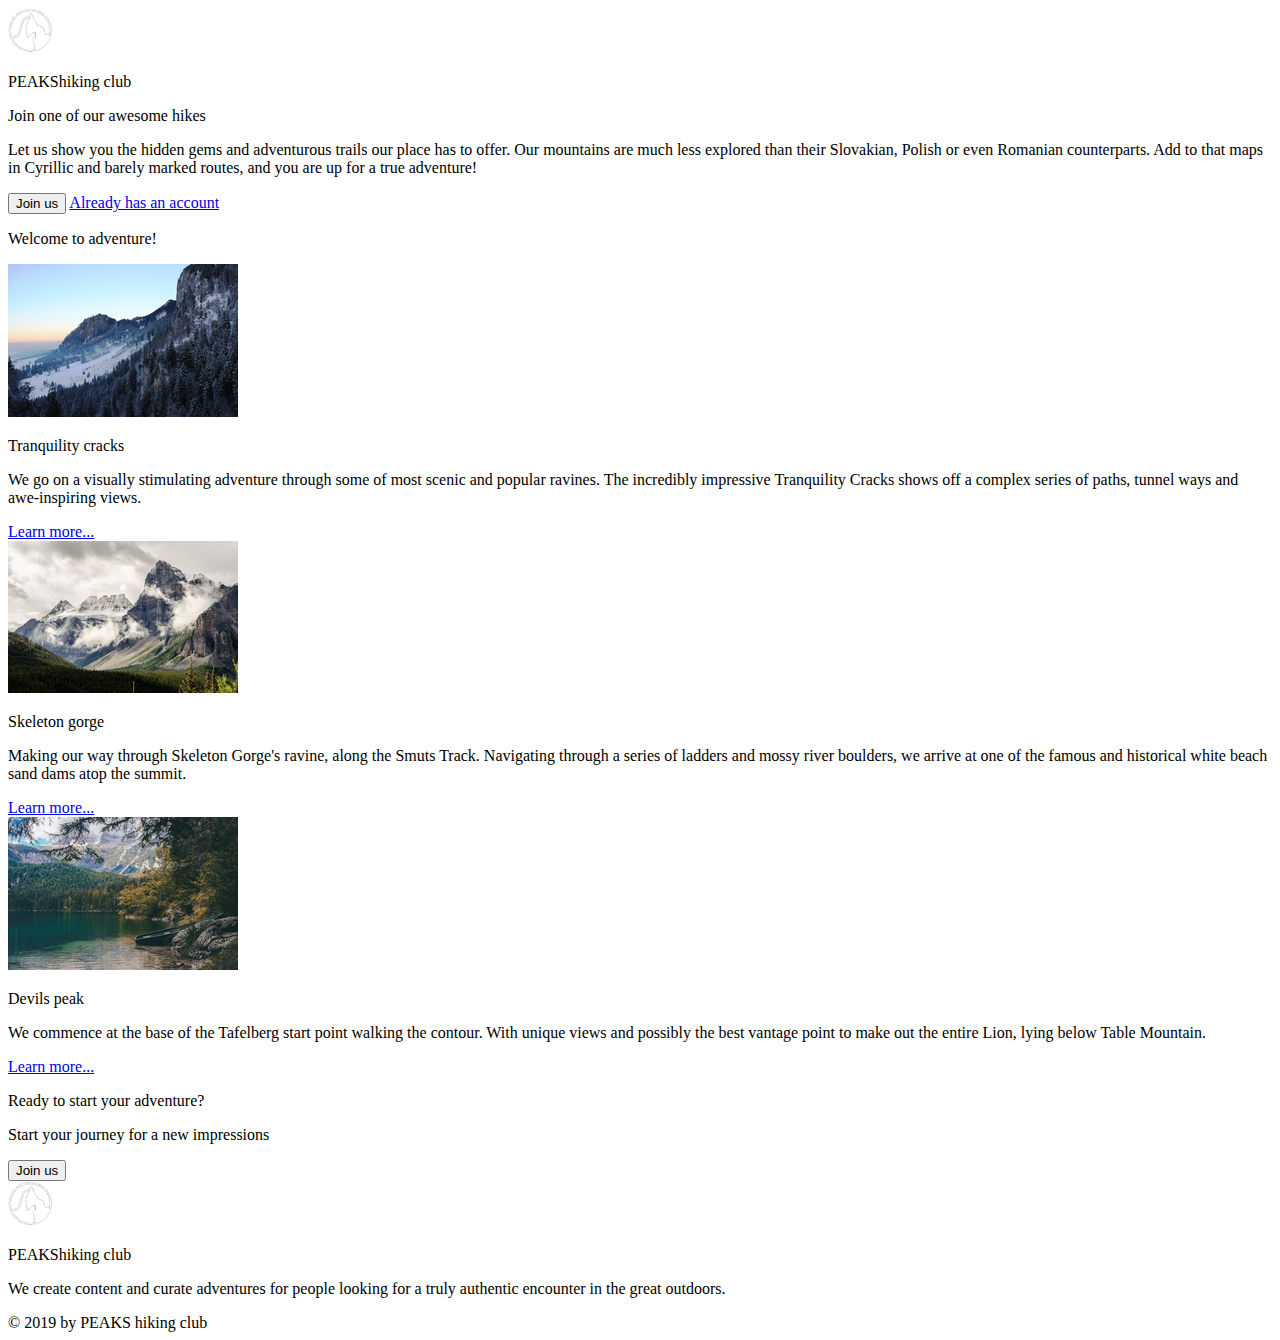
==== FL12_HW3/homework/index.html @ 2c9b8b4f "add initial files" ====
<!DOCTYPE html>
<html lang="en">

<head>
    <meta charset="UTF-8">
    <meta name="viewport" content="width=device-width, initial-scale=1.0">
    <meta http-equiv="X-UA-Compatible" content="ie=edge">
    <link href="https://fonts.googleapis.com/css?family=Hind:400,600%7CSource+Sans+Pro:400,600,700%7CFresca"
          rel="stylesheet"/>

    <!-- Styles should be switched here: -->

    <link rel="stylesheet" type="text/css" href="css/style1.css">
    <!--     <link rel="stylesheet" type="text/css" href="css/style2.css">-->

    <title>PEAKS hiking club</title>
</head>

<body>
<header class="header">
    <div class="header-wrap">
        <div class="landing-logo">
            <img src="img/m-logo.png" alt="logo"/>
            <p>PEAKS<span>hiking club</span></p>
        </div>
        <p class="header_heading">
            Join one of our awesome hikes
        </p>
        <p class="header_text">
            Let us show you the hidden gems and adventurous trails our place has to offer.
            Our mountains are much less explored than their Slovakian,
            Polish or even Romanian counterparts. Add to that maps in Cyrillic and barely marked routes,
            and you are up for a true adventure!
        </p>
        <div>
            <button class="header_button">Join us</button>
            <a href="#" class="login">Already has an account</a>
        </div>
    </div>
</header>
<main class="section">
    <p class="section_text">
        Welcome to adventure!
    </p>
    <div class="section_card_wrap">
        <div class="section_card">
            <img class="section_card_img"
                 src="img/m-1.jpg"
                 alt="experts"/>
            <div class="section_card_right_container">
                <p class="section_card_heading">
                    Tranquility cracks
                </p>
                <p class="section_card_text">
                    We go on a visually stimulating adventure through some of most scenic and popular ravines.
                    The incredibly impressive Tranquility Cracks shows off a complex series of paths, tunnel ways and
                    awe-inspiring views.
                </p>
                <a href="#" class="section_link">Learn more...</a>
            </div>
        </div>
        <div class="section_card">
            <img class="section_card_img"
                 src="img/m-2.jpg"
                 alt="content formats"/>
            <div class="section_card_right_container">
                <p class="section_card_heading">
                    Skeleton gorge
                </p>
                <p class="section_card_text">
                    Making our way through Skeleton Gorge's ravine, along the Smuts Track.
                    Navigating through a series of ladders and mossy river boulders, we arrive at one of the famous and
                    historical white beach sand dams atop the summit.
                </p>
                <a href="#" class="section_link">Learn more...</a>
            </div>
        </div>
        <div class="section_card">
            <img class="section_card_img"
                 src="img/m-3.jpg"
                 alt="certificate"/>
            <div class="section_card_right_container">
                <p class="section_card_heading">
                    Devils peak
                </p>
                <p class="section_card_text">
                    We commence at the base of the Tafelberg start point walking the contour.
                    With unique views and possibly the best vantage point to make out the entire Lion, lying below Table
                    Mountain.
                </p>
                <a href="#" class="section_link">Learn more...</a>
            </div>
        </div>
    </div>
    <div class="section_banner">
        <div class="section_banner_text_wrap">
            <p class="section_banner_heading">
                Ready to start your adventure?
            </p>
            <p class="section_banner_text">
                Start your journey for a new impressions
            </p>
        </div>
        <button class="section_banner_button">Join us</button>
    </div>
</main>
<footer class="footer">
    <div class="footer-wrap">
        <div class="footer_logo landing-logo">
            <img src="img/m-logo.png" alt="logo"/>
            <p>PEAKS<span>hiking club</span></p>
        </div>
        <p class="footer_text">
            We create content and curate adventures for people looking for a truly authentic encounter in the great
            outdoors.
        </p>
        <span class="footer-cr">
          &copy; 2019 by PEAKS hiking club
        </span>
    </div>
</footer>
</body>

</html>
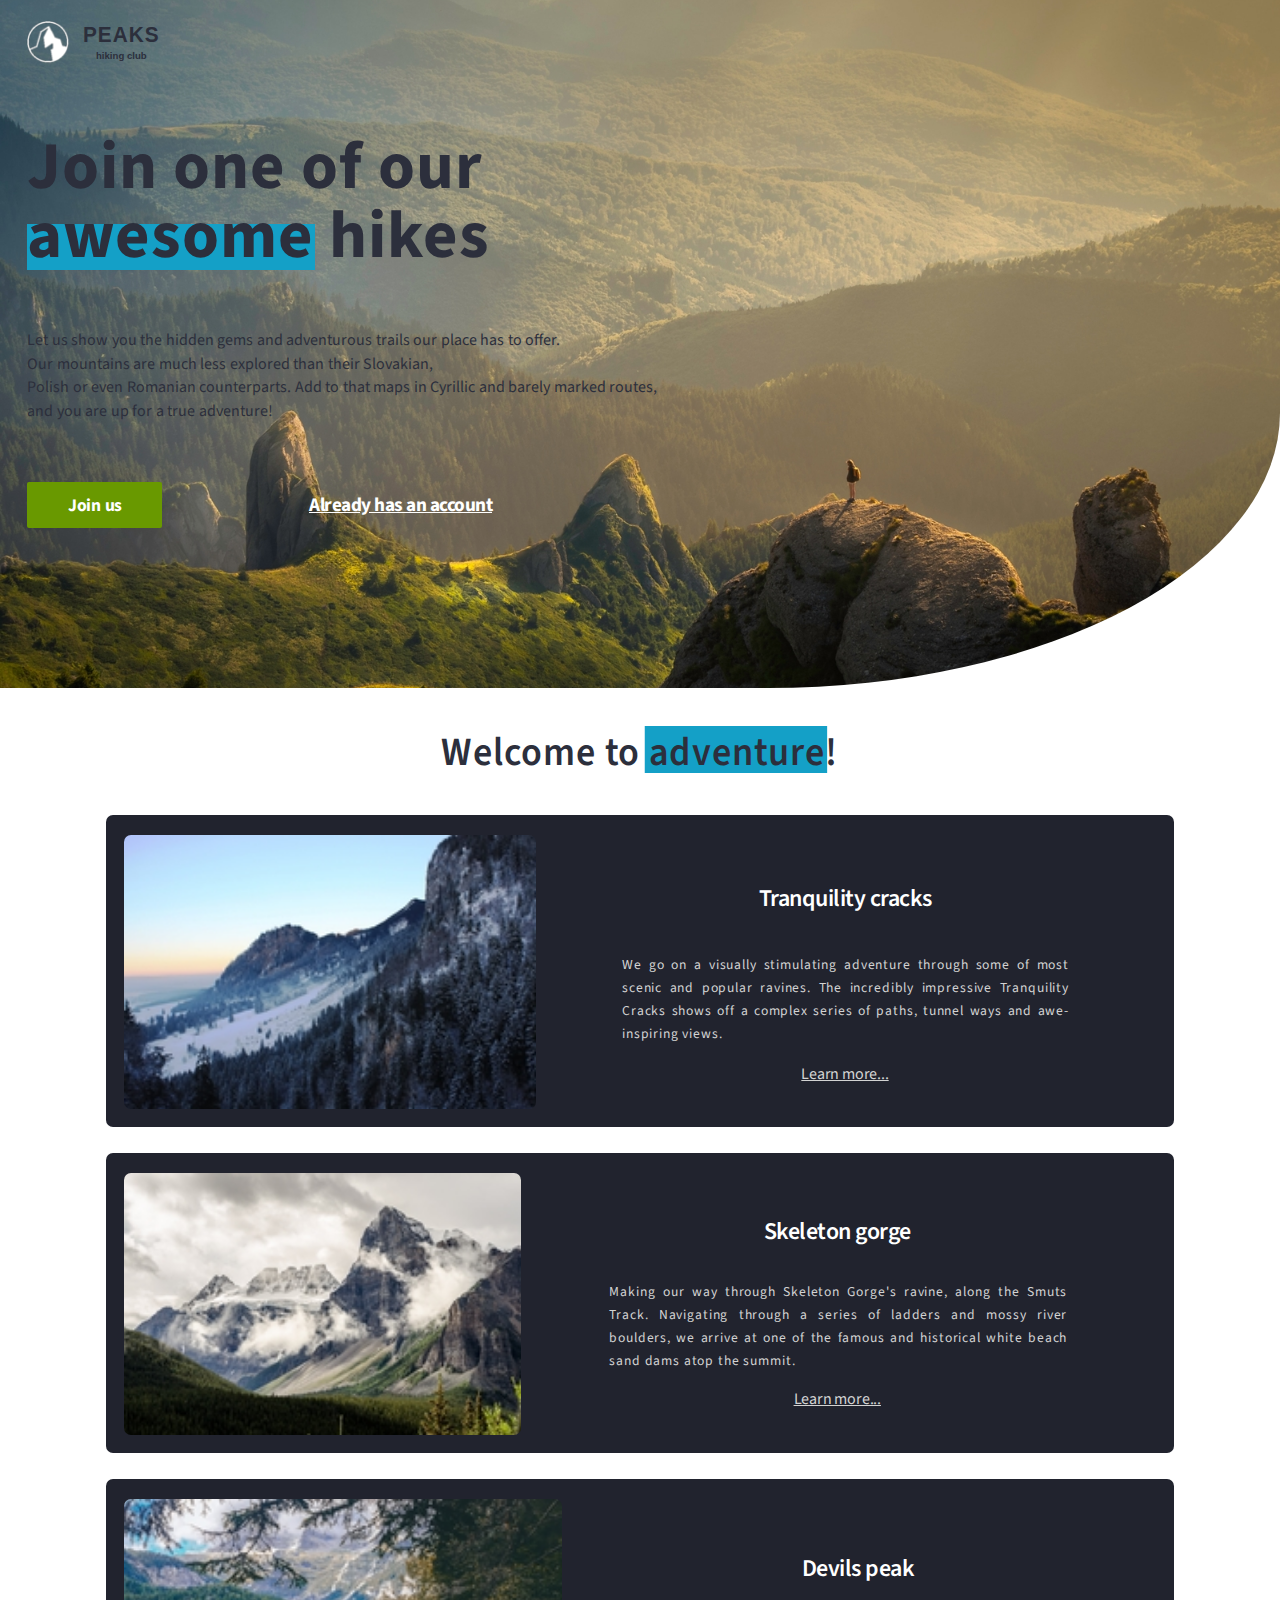
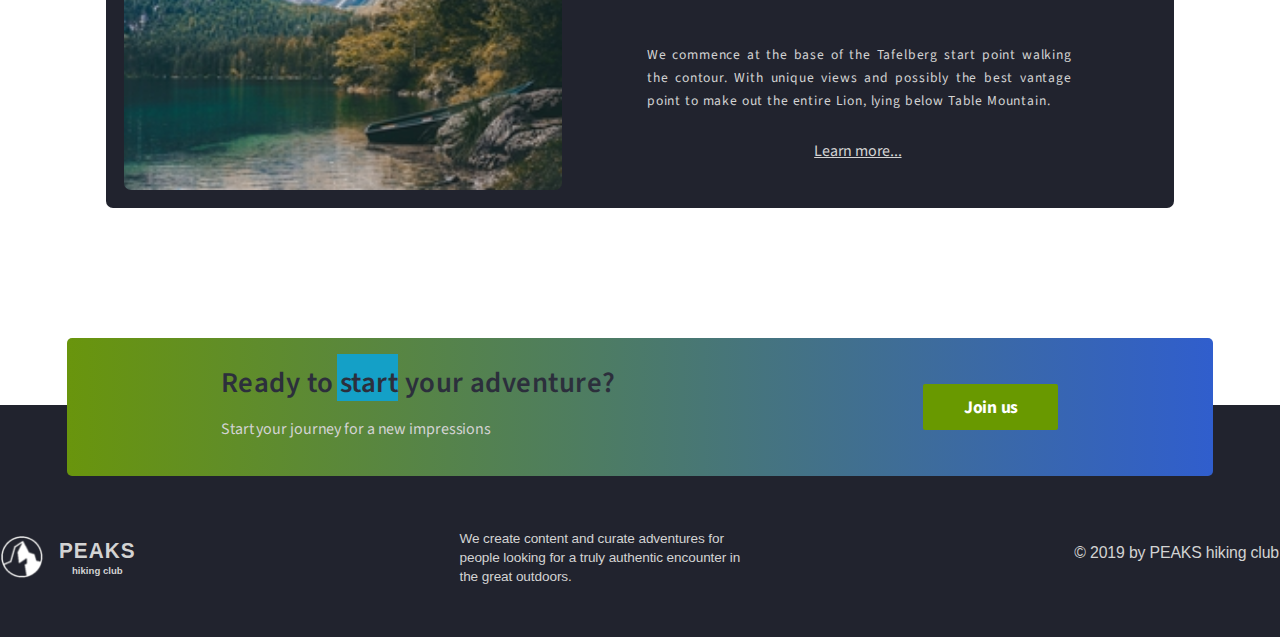
==== commit 9bcb00d8: "add initial files" ====
--- a/FL12_HW3/homework/index.html
+++ b/FL12_HW3/homework/index.html
@@ -11,7 +11,7 @@
     <!-- Styles should be switched here: -->
 
     <link rel="stylesheet" type="text/css" href="css/style1.css">
-    <!--     <link rel="stylesheet" type="text/css" href="css/style2.css">-->
+        <!-- <link rel="stylesheet" type="text/css" href="css/style2.css"> -->
 
     <title>PEAKS hiking club</title>
 </head>
--- a/FL12_HW3/homework/css/style1.css
+++ b/FL12_HW3/homework/css/style1.css
@@ -0,0 +1,326 @@
+* {
+  margin: 0;
+  padding: 0; }
+
+body {
+  background-color: #fff; }
+
+.header-wrap {
+  max-width: 1525px;
+  margin: 0 auto; }
+
+header {
+  width: 100%;
+  height: 688px;
+  font-family: "Source Sans Pro", sans-serif;
+  background-image: url(../img/m-h-day.jpg);
+  background-repeat: no-repeat;
+  background-size: cover;
+  background-position: center;
+  border-bottom-right-radius: 40%; }
+  header .landing-logo {
+    display: flex;
+    padding-left: 26px;
+    padding-top: 20px; }
+    header .landing-logo img {
+      height: 44px;
+      width: 44px; }
+    header .landing-logo p {
+      padding-left: 13px;
+      padding-top: 5px;
+      color: #2c2f3c;
+      line-height: 100%;
+      font-family: " Hind ", sans-serif;
+      font-size: 1.3em;
+      font-weight: 600;
+      letter-spacing: 1px;
+      transform: scale(1, 1.1); }
+      header .landing-logo p span {
+        display: block;
+        text-align: center;
+        font-size: 0.5rem;
+        letter-spacing: normal;
+        transform: scale(1.2, 0.96); }
+  header .header_heading {
+    position: relative;
+    width: 500px;
+    padding-top: 66px;
+    padding-left: 27px;
+    font-size: 4.17rem;
+    font-weight: 700;
+    color: #2c2f3c;
+    letter-spacing: 1px;
+    word-spacing: 1px;
+    line-height: 104%;
+    z-index: 2; }
+    header .header_heading::after {
+      content: "";
+      position: absolute;
+      z-index: -1;
+      left: 27px;
+      bottom: 1px;
+      background-color: #14a0c7;
+      width: 288px;
+      height: 46px; }
+  header .header_text {
+    padding-top: 34px;
+    padding-left: 27px;
+    width: 700px;
+    color: #2c2f3c;
+    line-height: 1.48;
+    white-space: pre-line;
+    word-spacing: 0.5px; }
+  header a {
+    color: white;
+    padding-left: 144px;
+    font-size: 1.2rem;
+    font-weight: 700;
+    letter-spacing: -0.5px; }
+
+.header_button, main .section_banner .section_banner_button {
+  background-color: #699900;
+  margin-top: 58px;
+  margin-left: 27px;
+  border: none;
+  border-radius: 2px;
+  width: 135px;
+  height: 46px;
+  color: white;
+  padding: 1px 0 0 1px;
+  font-family: "Source Sans Pro", sans-serif;
+  font-weight: 700;
+  font-size: 1.1rem;
+  letter-spacing: -0.5px;
+  word-spacing: 1px; }
+
+main {
+  width: 100%;
+  font-family: "Source Sans Pro", sans-serif;
+  color: #2c2f3c; }
+  main p.section_text {
+    max-width: 600px;
+    text-align: center;
+    font-size: 2.5em;
+    font-weight: 600;
+    margin: 36px auto 34px auto;
+    letter-spacing: 1px;
+    transform: scale(0.95, 1);
+    position: relative;
+    z-index: 2; }
+    main p.section_text::after {
+      content: "";
+      position: absolute;
+      right: 103px;
+      bottom: 8px;
+      background-color: #14a0c7;
+      z-index: -1;
+      width: 192px;
+      height: 47px; }
+  main .section_card_wrap {
+    max-width: 1068px;
+    margin: 0 auto;
+    display: flex;
+    flex-direction: column; }
+    main .section_card_wrap .section_card:nth-of-type(1) {
+      margin-bottom: 26px;
+      padding: 20px 20px 18px 18px;
+      position: relative;
+      display: flex;
+      border-radius: 7px;
+      background-color: #21232e; }
+      main .section_card_wrap .section_card:nth-of-type(1) .section_card_img {
+        display: inline-block;
+        width: 40%;
+        height: auto;
+        border-radius: 7px; }
+      main .section_card_wrap .section_card:nth-of-type(1) .section_card_right_container {
+        margin: 46px auto 0;
+        display: inline-block;
+        width: 500px;
+        color: lightgray;
+        background-color: #21232e; }
+        main .section_card_wrap .section_card:nth-of-type(1) .section_card_right_container .section_card_heading {
+          font-size: 1.5rem;
+          font-weight: 600;
+          color: #fff;
+          text-align: center;
+          letter-spacing: -0.5px;
+          background-color: inherit; }
+        main .section_card_wrap .section_card:nth-of-type(1) .section_card_right_container .section_card_text {
+          font-family: "Source Sans Pro", sans-serif;
+          margin: auto;
+          padding: 37px 26px 18px 27px;
+          font-size: 0.85rem;
+          line-height: 1.7;
+          letter-spacing: 0.85px;
+          text-align: justify;
+          background-color: inherit; }
+        main .section_card_wrap .section_card:nth-of-type(1) .section_card_right_container a.section_link {
+          color: lightgray;
+          display: block;
+          text-align: center;
+          letter-spacing: -0.2px;
+          background-color: inherit; }
+    main .section_card_wrap .section_card:nth-of-type(2) {
+      margin-bottom: 26px;
+      padding: 20px 20px 18px 18px;
+      position: relative;
+      display: flex;
+      border-radius: 7px;
+      background-color: #21232e; }
+      main .section_card_wrap .section_card:nth-of-type(2) .section_card_img {
+        display: inline-block;
+        width: 38.5%;
+        height: auto;
+        border-radius: 7px; }
+      main .section_card_wrap .section_card:nth-of-type(2) .section_card_right_container {
+        margin: 41px auto 0;
+        display: inline-block;
+        width: 500px;
+        color: lightgray;
+        background-color: #21232e; }
+        main .section_card_wrap .section_card:nth-of-type(2) .section_card_right_container .section_card_heading {
+          font-size: 1.5rem;
+          font-weight: 600;
+          color: #fff;
+          text-align: center;
+          letter-spacing: -0.5px;
+          background-color: inherit; }
+        main .section_card_wrap .section_card:nth-of-type(2) .section_card_right_container .section_card_text {
+          font-family: "Source Sans Pro", sans-serif;
+          margin: auto;
+          padding: 31px 20px 15px 22px;
+          font-size: 0.85rem;
+          line-height: 1.7;
+          letter-spacing: 0.85px;
+          text-align: justify;
+          background-color: inherit; }
+        main .section_card_wrap .section_card:nth-of-type(2) .section_card_right_container a.section_link {
+          color: lightgray;
+          display: block;
+          text-align: center;
+          letter-spacing: -0.2px;
+          background-color: inherit; }
+    main .section_card_wrap .section_card:nth-of-type(3) {
+      margin-bottom: 26px;
+      padding: 20px 20px 18px 18px;
+      position: relative;
+      display: flex;
+      border-radius: 7px;
+      background-color: #21232e; }
+      main .section_card_wrap .section_card:nth-of-type(3) .section_card_img {
+        display: inline-block;
+        width: 42.5%;
+        height: auto;
+        border-radius: 7px; }
+      main .section_card_wrap .section_card:nth-of-type(3) .section_card_right_container {
+        margin: 52px auto 0;
+        display: inline-block;
+        width: 500px;
+        color: lightgray;
+        background-color: #21232e; }
+        main .section_card_wrap .section_card:nth-of-type(3) .section_card_right_container .section_card_heading {
+          font-size: 1.5rem;
+          font-weight: 600;
+          color: #fff;
+          text-align: center;
+          letter-spacing: -0.5px;
+          background-color: inherit; }
+        main .section_card_wrap .section_card:nth-of-type(3) .section_card_right_container .section_card_text {
+          font-family: "Source Sans Pro", sans-serif;
+          margin: auto;
+          padding: 57px 36px 28px 39px;
+          font-size: 0.85rem;
+          line-height: 1.7;
+          letter-spacing: 0.85px;
+          text-align: justify;
+          background-color: inherit; }
+        main .section_card_wrap .section_card:nth-of-type(3) .section_card_right_container a.section_link {
+          color: lightgray;
+          display: block;
+          text-align: center;
+          letter-spacing: -0.2px;
+          background-color: inherit; }
+  main .section_banner {
+    max-width: 1146px;
+    display: flex;
+    position: relative;
+    z-index: 2;
+    margin: 104px auto 0;
+    justify-content: space-between;
+    background: linear-gradient(90deg, #69950d 0%, #4b7a6a 50%, #305ecd 100%);
+    border-radius: 5px;
+    height: 138px; }
+    main .section_banner .section_banner_text_wrap {
+      padding-left: 154px;
+      background-color: inherit; }
+      main .section_banner .section_banner_text_wrap p.section_banner_heading {
+        padding-top: 25px;
+        font-size: 1.8em;
+        font-weight: 600;
+        letter-spacing: 0.45px;
+        position: relative;
+        z-index: 2;
+        background-color: inherit; }
+        main .section_banner .section_banner_text_wrap p.section_banner_heading::after {
+          content: "";
+          position: absolute;
+          left: 116px;
+          bottom: 3px;
+          background-color: #14a0c7;
+          z-index: -1;
+          width: 61px;
+          height: 47px; }
+      main .section_banner .section_banner_text_wrap .section_banner_text {
+        color: lightgray;
+        padding-top: 14px;
+        letter-spacing: -0.1px;
+        background-color: inherit; }
+    main .section_banner .section_banner_button {
+      margin: auto 155px auto 0; }
+
+footer {
+  margin-top: -71px;
+  height: 232px;
+  width: 100%;
+  background-color: #21232e;
+  position: relative;
+  z-index: -1; }
+  footer .footer-wrap {
+    max-width: 1472px;
+    margin: 0 auto;
+    padding-top: 130px;
+    display: flex;
+    justify-content: space-between;
+    font-family: " Hind ", sans-serif;
+    color: lightgray; }
+    footer .footer-wrap .footer_logo {
+      display: flex; }
+      footer .footer-wrap .footer_logo img {
+        height: 44px;
+        width: 44px; }
+      footer .footer-wrap .footer_logo p {
+        padding-left: 15px;
+        padding-top: 6px;
+        line-height: 96%;
+        font-size: 1.3em;
+        font-weight: 600;
+        letter-spacing: 1px;
+        transform: scale(1, 1.1); }
+        footer .footer-wrap .footer_logo p span {
+          text-align: center;
+          display: block;
+          font-size: 0.5rem;
+          letter-spacing: normal;
+          transform: scale(1.2, 0.96); }
+    footer .footer-wrap .footer_text {
+      width: 291px;
+      margin-top: -6px;
+      font-size: 0.85rem;
+      line-height: 1.4;
+      letter-spacing: -0.1px; }
+    footer .footer-wrap .footer-cr {
+      padding-right: 1px;
+      padding-top: 9px;
+      font-size: 0.99rem;
+      letter-spacing: -0.15px; }
--- a/FL12_HW3/homework/css/style2.css
+++ b/FL12_HW3/homework/css/style2.css
@@ -0,0 +1,326 @@
+* {
+  margin: 0;
+  padding: 0; }
+
+body {
+  background-color: #21232e; }
+
+.header-wrap {
+  max-width: 1525px;
+  margin: 0 auto; }
+
+header {
+  width: 100%;
+  height: 688px;
+  font-family: "Source Sans Pro", sans-serif;
+  background-image: url(../img/m-h-night.jpg);
+  background-repeat: no-repeat;
+  background-size: cover;
+  background-position: center;
+  border-bottom-right-radius: 40%; }
+  header .landing-logo {
+    display: flex;
+    padding-left: 26px;
+    padding-top: 20px; }
+    header .landing-logo img {
+      height: 44px;
+      width: 44px; }
+    header .landing-logo p {
+      padding-left: 13px;
+      padding-top: 5px;
+      color: #fff;
+      line-height: 100%;
+      font-family: " Hind ", sans-serif;
+      font-size: 1.3em;
+      font-weight: 600;
+      letter-spacing: 1px;
+      transform: scale(1, 1.1); }
+      header .landing-logo p span {
+        display: block;
+        text-align: center;
+        font-size: 0.5rem;
+        letter-spacing: normal;
+        transform: scale(1.2, 0.96); }
+  header .header_heading {
+    position: relative;
+    width: 500px;
+    padding-top: 66px;
+    padding-left: 27px;
+    font-size: 4.17rem;
+    font-weight: 700;
+    color: #fff;
+    letter-spacing: 1px;
+    word-spacing: 1px;
+    line-height: 104%;
+    z-index: 2; }
+    header .header_heading::after {
+      content: "";
+      position: absolute;
+      z-index: -1;
+      left: 27px;
+      bottom: 1px;
+      background-color: #ff4e33;
+      width: 288px;
+      height: 46px; }
+  header .header_text {
+    padding-top: 34px;
+    padding-left: 27px;
+    width: 700px;
+    color: #fff;
+    line-height: 1.48;
+    white-space: pre-line;
+    word-spacing: 0.5px; }
+  header a {
+    color: white;
+    padding-left: 144px;
+    font-size: 1.2rem;
+    font-weight: 700;
+    letter-spacing: -0.5px; }
+
+.header_button, main .section_banner .section_banner_button {
+  background-color: #e3ac00;
+  margin-top: 58px;
+  margin-left: 27px;
+  border: none;
+  border-radius: 2px;
+  width: 135px;
+  height: 46px;
+  color: white;
+  padding: 1px 0 0 1px;
+  font-family: "Source Sans Pro", sans-serif;
+  font-weight: 700;
+  font-size: 1.1rem;
+  letter-spacing: -0.5px;
+  word-spacing: 1px; }
+
+main {
+  width: 100%;
+  font-family: "Source Sans Pro", sans-serif;
+  color: #fff; }
+  main p.section_text {
+    max-width: 600px;
+    text-align: center;
+    font-size: 2.5em;
+    font-weight: 600;
+    margin: 36px auto 34px auto;
+    letter-spacing: 1px;
+    transform: scale(0.95, 1);
+    position: relative;
+    z-index: 2; }
+    main p.section_text::after {
+      content: "";
+      position: absolute;
+      right: 103px;
+      bottom: 8px;
+      background-color: #ff4e33;
+      z-index: -1;
+      width: 192px;
+      height: 47px; }
+  main .section_card_wrap {
+    max-width: 1068px;
+    margin: 0 auto;
+    display: flex;
+    flex-direction: column; }
+    main .section_card_wrap .section_card:nth-of-type(1) {
+      margin-bottom: 26px;
+      padding: 20px 20px 18px 18px;
+      position: relative;
+      display: flex;
+      border-radius: 7px;
+      background-color: #3b3f50; }
+      main .section_card_wrap .section_card:nth-of-type(1) .section_card_img {
+        display: inline-block;
+        width: 40%;
+        height: auto;
+        border-radius: 7px; }
+      main .section_card_wrap .section_card:nth-of-type(1) .section_card_right_container {
+        margin: 46px auto 0;
+        display: inline-block;
+        width: 500px;
+        color: lightgray;
+        background-color: #3b3f50; }
+        main .section_card_wrap .section_card:nth-of-type(1) .section_card_right_container .section_card_heading {
+          font-size: 1.5rem;
+          font-weight: 600;
+          color: #fff;
+          text-align: center;
+          letter-spacing: -0.5px;
+          background-color: inherit; }
+        main .section_card_wrap .section_card:nth-of-type(1) .section_card_right_container .section_card_text {
+          font-family: "Source Sans Pro", sans-serif;
+          margin: auto;
+          padding: 37px 26px 18px 27px;
+          font-size: 0.85rem;
+          line-height: 1.7;
+          letter-spacing: 0.85px;
+          text-align: justify;
+          background-color: inherit; }
+        main .section_card_wrap .section_card:nth-of-type(1) .section_card_right_container a.section_link {
+          color: lightgray;
+          display: block;
+          text-align: center;
+          letter-spacing: -0.2px;
+          background-color: inherit; }
+    main .section_card_wrap .section_card:nth-of-type(2) {
+      margin-bottom: 26px;
+      padding: 20px 20px 18px 18px;
+      position: relative;
+      display: flex;
+      border-radius: 7px;
+      background-color: #3b3f50; }
+      main .section_card_wrap .section_card:nth-of-type(2) .section_card_img {
+        display: inline-block;
+        width: 38.5%;
+        height: auto;
+        border-radius: 7px; }
+      main .section_card_wrap .section_card:nth-of-type(2) .section_card_right_container {
+        margin: 41px auto 0;
+        display: inline-block;
+        width: 500px;
+        color: lightgray;
+        background-color: #3b3f50; }
+        main .section_card_wrap .section_card:nth-of-type(2) .section_card_right_container .section_card_heading {
+          font-size: 1.5rem;
+          font-weight: 600;
+          color: #fff;
+          text-align: center;
+          letter-spacing: -0.5px;
+          background-color: inherit; }
+        main .section_card_wrap .section_card:nth-of-type(2) .section_card_right_container .section_card_text {
+          font-family: "Source Sans Pro", sans-serif;
+          margin: auto;
+          padding: 31px 20px 15px 22px;
+          font-size: 0.85rem;
+          line-height: 1.7;
+          letter-spacing: 0.85px;
+          text-align: justify;
+          background-color: inherit; }
+        main .section_card_wrap .section_card:nth-of-type(2) .section_card_right_container a.section_link {
+          color: lightgray;
+          display: block;
+          text-align: center;
+          letter-spacing: -0.2px;
+          background-color: inherit; }
+    main .section_card_wrap .section_card:nth-of-type(3) {
+      margin-bottom: 26px;
+      padding: 20px 20px 18px 18px;
+      position: relative;
+      display: flex;
+      border-radius: 7px;
+      background-color: #3b3f50; }
+      main .section_card_wrap .section_card:nth-of-type(3) .section_card_img {
+        display: inline-block;
+        width: 42.5%;
+        height: auto;
+        border-radius: 7px; }
+      main .section_card_wrap .section_card:nth-of-type(3) .section_card_right_container {
+        margin: 52px auto 0;
+        display: inline-block;
+        width: 500px;
+        color: lightgray;
+        background-color: #3b3f50; }
+        main .section_card_wrap .section_card:nth-of-type(3) .section_card_right_container .section_card_heading {
+          font-size: 1.5rem;
+          font-weight: 600;
+          color: #fff;
+          text-align: center;
+          letter-spacing: -0.5px;
+          background-color: inherit; }
+        main .section_card_wrap .section_card:nth-of-type(3) .section_card_right_container .section_card_text {
+          font-family: "Source Sans Pro", sans-serif;
+          margin: auto;
+          padding: 57px 36px 28px 39px;
+          font-size: 0.85rem;
+          line-height: 1.7;
+          letter-spacing: 0.85px;
+          text-align: justify;
+          background-color: inherit; }
+        main .section_card_wrap .section_card:nth-of-type(3) .section_card_right_container a.section_link {
+          color: lightgray;
+          display: block;
+          text-align: center;
+          letter-spacing: -0.2px;
+          background-color: inherit; }
+  main .section_banner {
+    max-width: 1146px;
+    display: flex;
+    position: relative;
+    z-index: 2;
+    margin: 104px auto 0;
+    justify-content: space-between;
+    background: linear-gradient(90deg, #e0a704 0%, #bc6e28 50%, #95314f 100%);
+    border-radius: 5px;
+    height: 138px; }
+    main .section_banner .section_banner_text_wrap {
+      padding-left: 154px;
+      background-color: inherit; }
+      main .section_banner .section_banner_text_wrap p.section_banner_heading {
+        padding-top: 25px;
+        font-size: 1.8em;
+        font-weight: 600;
+        letter-spacing: 0.45px;
+        position: relative;
+        z-index: 2;
+        background-color: inherit; }
+        main .section_banner .section_banner_text_wrap p.section_banner_heading::after {
+          content: "";
+          position: absolute;
+          left: 116px;
+          bottom: 3px;
+          background-color: #ff4e33;
+          z-index: -1;
+          width: 61px;
+          height: 47px; }
+      main .section_banner .section_banner_text_wrap .section_banner_text {
+        color: lightgray;
+        padding-top: 14px;
+        letter-spacing: -0.1px;
+        background-color: inherit; }
+    main .section_banner .section_banner_button {
+      margin: auto 155px auto 0; }
+
+footer {
+  margin-top: -71px;
+  height: 232px;
+  width: 100%;
+  background-color: #3b3f50;
+  position: relative;
+  z-index: -1; }
+  footer .footer-wrap {
+    max-width: 1472px;
+    margin: 0 auto;
+    padding-top: 130px;
+    display: flex;
+    justify-content: space-between;
+    font-family: " Hind ", sans-serif;
+    color: lightgray; }
+    footer .footer-wrap .footer_logo {
+      display: flex; }
+      footer .footer-wrap .footer_logo img {
+        height: 44px;
+        width: 44px; }
+      footer .footer-wrap .footer_logo p {
+        padding-left: 15px;
+        padding-top: 6px;
+        line-height: 96%;
+        font-size: 1.3em;
+        font-weight: 600;
+        letter-spacing: 1px;
+        transform: scale(1, 1.1); }
+        footer .footer-wrap .footer_logo p span {
+          text-align: center;
+          display: block;
+          font-size: 0.5rem;
+          letter-spacing: normal;
+          transform: scale(1.2, 0.96); }
+    footer .footer-wrap .footer_text {
+      width: 291px;
+      margin-top: -6px;
+      font-size: 0.85rem;
+      line-height: 1.4;
+      letter-spacing: -0.1px; }
+    footer .footer-wrap .footer-cr {
+      padding-right: 1px;
+      padding-top: 9px;
+      font-size: 0.99rem;
+      letter-spacing: -0.15px; }
